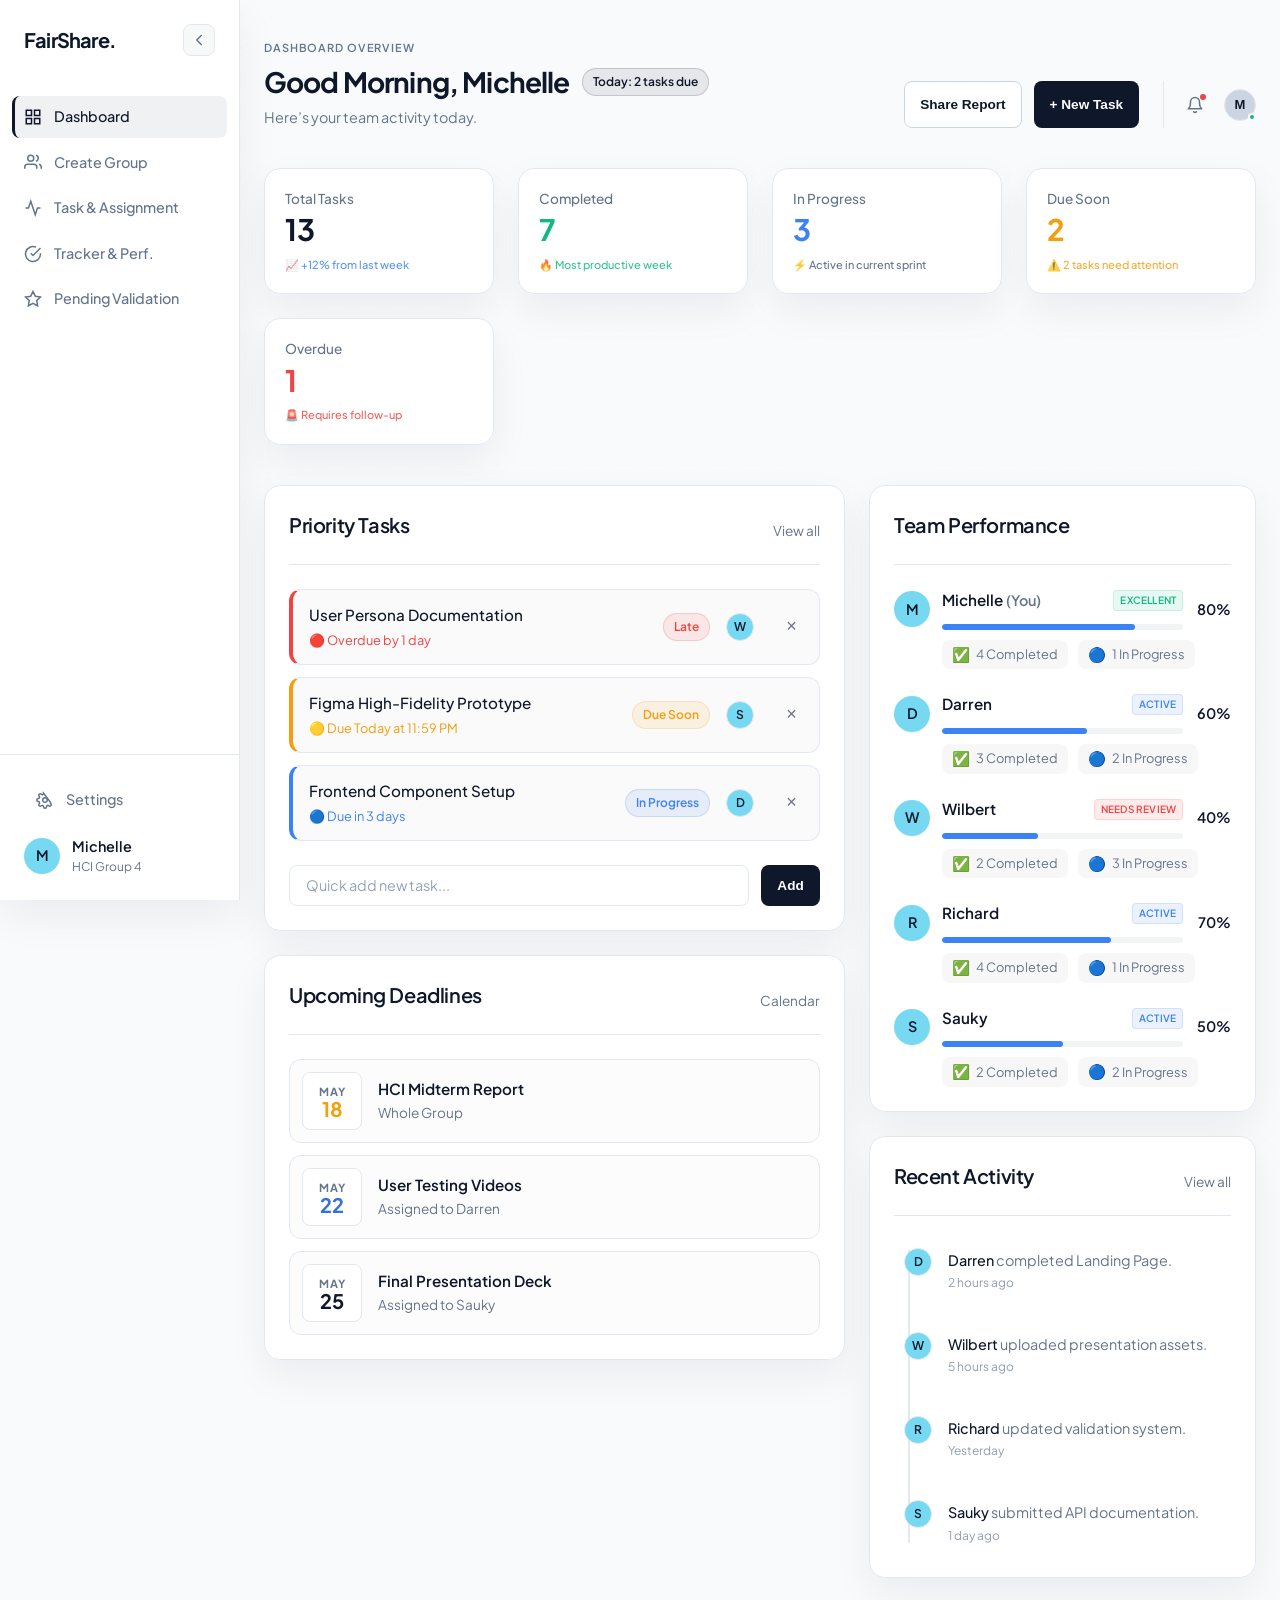
==== FairShare CI/dashboard.html @ f68bb5e0 "update" ====
<!DOCTYPE html>
<html lang="en">
<head>
    <meta charset="UTF-8">
    <meta name="viewport" content="width=device-width, initial-scale=1.0">
    <title>Dashboard | FairShare</title>
    <link rel="stylesheet" href="css/dashboard.css">
    <link rel="icon" type="image/x-icon" href="assets/FairShare Logo.png">
    <link href="https://fonts.googleapis.com/css2?family=Plus+Jakarta+Sans:wght@400;500;600;700&display=swap" rel="stylesheet">
</head>
<body class="light-theme">

    <div class="bg-grid"></div>

    <header class="mobile-header">
        <div class="logo">
            <span class="logo-text">FairShare.</span>
        </div>
        <button class="mobile-menu-btn" aria-label="Open menu">
            <svg width="24" height="24" viewBox="0 0 24 24" fill="none" stroke="currentColor" stroke-width="2"><line x1="3" y1="12" x2="21" y2="12"></line><line x1="3" y1="6" x2="21" y2="6"></line><line x1="3" y1="18" x2="21" y2="18"></line></svg>
        </button>
    </header>

    <div class="app-container">
        
        <aside class="sidebar" id="sidebar">
            <div class="sidebar-header">
                <a href="index.html" class="logo-link">
                    <img src="assets/FairShare Logo.png" alt="FairShare Logo" class="logo-img" onerror="this.style.display='none';">
                    <span class="logo-text">FairShare.</span>
                </a>
                <button class="desktop-collapse-btn" id="collapseBtn" aria-label="Toggle Sidebar" title="Collapse Sidebar">
                    <svg class="toggle-icon" width="18" height="18" viewBox="0 0 24 24" fill="none" stroke="currentColor" stroke-width="2" stroke-linecap="round" stroke-linejoin="round"><path d="m15 18-6-6 6-6"/></svg>
                </button>
                <button class="close-sidebar-btn" aria-label="Close menu">
                    <svg width="20" height="20" viewBox="0 0 24 24" fill="none" stroke="currentColor" stroke-width="2"><line x1="18" y1="6" x2="6" y2="18"></line><line x1="6" y1="6" x2="18" y2="18"></line></svg>
                </button>
            </div>

            <nav class="sidebar-nav">
                <a href="#" class="nav-item active" title="Dashboard">
                    <svg width="18" height="18" viewBox="0 0 24 24" fill="none" stroke="currentColor" stroke-width="2"><rect x="3" y="3" width="7" height="7"></rect><rect x="14" y="3" width="7" height="7"></rect><rect x="14" y="14" width="7" height="7"></rect><rect x="3" y="14" width="7" height="7"></rect></svg>
                    <span class="nav-text">Dashboard</span>
                </a>
                <a href="create-group.html" class="nav-item" title="Create Group">
                    <svg width="18" height="18" viewBox="0 0 24 24" fill="none" stroke="currentColor" stroke-width="2"><path d="M17 21v-2a4 4 0 0 0-4-4H5a4 4 0 0 0-4 4v2"></path><circle cx="9" cy="7" r="4"></circle><path d="M23 21v-2a4 4 0 0 0-3-3.87"></path><path d="M16 3.13a4 4 0 0 1 0 7.75"></path></svg>
                    <span class="nav-text">Create Group</span>
                </a>
                <a href="task.html" class="nav-item" title="Task & Assignment">
                    <svg width="18" height="18" viewBox="0 0 24 24" fill="none" stroke="currentColor" stroke-width="2"><polyline points="22 12 18 12 15 21 9 3 6 12 2 12"></polyline></svg>
                    <span class="nav-text">Task & Assignment</span>
                </a>
                <a href="tracker.html" class="nav-item" title="Tracker & Performance">
                    <svg width="18" height="18" viewBox="0 0 24 24" fill="none" stroke="currentColor" stroke-width="2"><path d="M22 11.08V12a10 10 0 1 1-5.93-9.14"></path><polyline points="22 4 12 14.01 9 11.01"></polyline></svg>
                    <span class="nav-text">Tracker & Perf.</span>
                </a>
                <a href="validation.html" class="nav-item" title="Pending Validation">
                    <svg width="18" height="18" viewBox="0 0 24 24" fill="none" stroke="currentColor" stroke-width="2"><polygon points="12 2 15.09 8.26 22 9.27 17 14.14 18.18 21.02 12 17.77 5.82 21.02 7 14.14 2 9.27 8.91 8.26 12 2"></polygon></svg>
                    <span class="nav-text">Pending Validation</span>
                </a>
            </nav>

            <div class="sidebar-footer">
                <a href="settings.html" class="nav-item" title="Settings">
                    <svg width="18" height="18" viewBox="0 0 24 24" fill="none" stroke="currentColor" stroke-width="2"><circle cx="12" cy="12" r="3"></circle><path d="M19.4 15a1.65 1.65 0 0 0 .33 1.82l.06.06a2 2 0 0 1 0 2.83 2 2 0 0 1-2.83 0l-.06-.06a1.65 1.65 0 0 0-1.82-.33 1.65 1.65 0 0 0-1 1.51V21a2 2 0 0 1-2 2 2 2 0 0 1-2-2v-.09A1.65 1.65 0 0 0 9 19.4a1.65 1.65 0 0 0-1.82.33l-.06.06a2 2 0 0 1-2.83 0 2 2 0 0 1 0-2.83l.06-.06a1.65 1.65 0 0 0 .33-1.82 1.65 1.65 0 0 0-1.51-1H3a2 2 0 0 1-2-2 2 2 0 0 1 2-2h.09A1.65 1.65 0 0 0 4.6 9a1.65 1.65 0 0 0-.33-1.82l-.06-.06a2 2 0 0 1 0-2.83 2 2 0 0 1 2.83 0l.06.06a1.65 1.65 0 0 0 1.82.33H9a1.65 1.65 0 0 0 1-1.51V3z"></path></svg>
                    <span class="nav-text">Settings</span>
                </a>
                <div class="user-profile">
                    <div class="avatar" title="Michelle">M</div>
                    <div class="user-info">
                        <span class="user-name">Michelle</span>
                        <span class="user-role">HCI Group 4</span>
                    </div>
                </div>
            </div>
        </aside>

        <main class="main-content">
            
            <header class="dashboard-header reveal stagger">
                <div>
                    <p class="header-date">Dashboard Overview</p>
                    <div class="title-row">
                        <h1>Good Morning, Michelle</h1>
                        <span class="badge badge-focus">Today: 2 tasks due</span>
                    </div>
                    <p class="subtitle">Here’s your team activity today.</p>
                </div>
                <div class="header-actions">
                    <button class="btn btn-secondary btn-sm">Share Report</button>
                    <button class="btn btn-primary btn-sm">+ New Task</button>
                    
                    <div class="header-controls">
                        <div class="notification-wrapper">
                            <button class="notification-trigger" aria-label="Notifications" title="System Notifications">
                                <svg width="18" height="18" viewBox="0 0 24 24" fill="none" stroke="currentColor" stroke-width="2" stroke-linecap="round" stroke-linejoin="round"><path d="M18 8A6 6 0 0 0 6 8c0 7-3 9-3 9h18s-3-2-3-9"></path><path d="M13.73 21a2 2 0 0 1-3.46 0"></path></svg>
                                <span class="noti-badge-dot"></span>
                            </button>
                            
                            <div class="header-dropdown noti-dropdown">
                                <div class="dropdown-caption">Notifications</div>
                                <div class="dropdown-link-item">
                                    <p><strong>Darren</strong> assigned you to <span>Figma Prototype</span></p>
                                    <small>2 hours ago</small>
                                </div>
                                <div class="dropdown-link-item">
                                    <p><strong>Richard</strong> requested peer validation on <span>Component Setup</span></p>
                                    <small>Yesterday</small>
                                </div>
                                <div class="dropdown-link-item">
                                    <p><strong>Sauky</strong> pushed changes to <span>API Docs</span></p>
                                    <small>2 days ago</small>
                                </div>
                            </div>
                        </div>

                        <div class="header-profile-status">
                            <button class="profile-trigger-btn" aria-label="User Profile" title="Michelle">
                                <div class="avatar-sm header-avatar">M</div>
                                <span class="fake-online-dot" title="Active Collaboration Connection"></span>
                            </button>
                            
                            <div class="header-dropdown profile-dropdown">
                                <div class="dropdown-caption">Workspace Identity</div>
                                <div class="dropdown-link-item" style="cursor: default; background: transparent;">
                                    <p style="font-weight: 600;">Michelle</p>
                                    <small style="color: var(--text-secondary); margin-top: 1px;">michelle@binus.ac.id</small>
                                </div>
                                <div class="dropdown-divider"></div>
                                <a href="settings.html" class="dropdown-link-item">
                                    <p>Workspace Settings</p>
                                </a>
                                <button class="dropdown-link-item" style="color: var(--status-late);">
                                    <p>Sign Out Workspace</p>
                                </button>
                            </div>
                        </div>
                    </div>
                </div>
            </header>

            <section class="quick-stats reveal stagger">
                <div class="stat-card card">
                    <h3 class="stat-title">Total Tasks</h3>
                    <div class="stat-value">13</div>
                    <div class="stat-support-text text-dim-blue">📈 +12% from last week</div>
                </div>
                <div class="stat-card card">
                    <h3 class="stat-title">Completed</h3>
                    <div class="stat-value text-green">7</div>
                    <div class="stat-support-text text-dim-green">🔥 Most productive week</div>
                </div>
                <div class="stat-card card">
                    <h3 class="stat-title">In Progress</h3>
                    <div class="stat-value text-blue">3</div>
                    <div class="stat-support-text">⚡ Active in current sprint</div>
                </div>
                <div class="stat-card card">
                    <h3 class="stat-title">Due Soon</h3>
                    <div class="stat-value text-yellow">2</div>
                    <div class="stat-support-text text-dim-yellow">⚠️ 2 tasks need attention</div>
                </div>
                <div class="stat-card card">
                    <h3 class="stat-title">Overdue</h3>
                    <div class="stat-value text-red">1</div>
                    <div class="stat-support-text text-dim-red">🚨 Requires follow-up</div>
                </div>
            </section>

            <div class="dashboard-grid">
                
                <div class="grid-col-left">
                    
                    <section class="task-overview card reveal stagger">
                        <div class="card-header">
                            <h2>Priority Tasks</h2>
                            <a href="#" class="view-all">View all</a>
                        </div>
                        
                        <div class="task-list">
                            
                            <a href="#" class="task-item task-red">
                                <div class="task-info">
                                    <h3 class="task-title">User Persona Documentation</h3>
                                    <span class="task-meta text-red">🔴 Overdue by 1 day</span>
                                </div>
                                <div class="task-actions">
                                    <span class="badge badge-late">Late</span>
                                    <div class="avatar-sm" title="Assigned to Wilbert">W</div>
                                    <button class="task-delete-btn" title="Delete Task">&times;</button>
                                </div>
                            </a>

                            <a href="#" class="task-item task-yellow">
                                <div class="task-info">
                                    <h3 class="task-title">Figma High-Fidelity Prototype</h3>
                                    <span class="task-meta text-yellow">🟡 Due Today at 11:59 PM</span>
                                </div>
                                <div class="task-actions">
                                    <span class="badge badge-warning">Due Soon</span>
                                    <div class="avatar-sm" title="Assigned to Sauky">S</div>
                                    <button class="task-delete-btn" title="Delete Task">&times;</button>
                                </div>
                            </a>

                            <a href="#" class="task-item task-blue">
                                <div class="task-info">
                                    <h3 class="task-title">Frontend Component Setup</h3>
                                    <span class="task-meta text-blue">🔵 Due in 3 days</span>
                                </div>
                                <div class="task-actions">
                                    <span class="badge badge-progress">In Progress</span>
                                    <div class="avatar-sm" title="Assigned to Darren">D</div>
                                    <button class="task-delete-btn" title="Delete Task">&times;</button>
                                </div>
                            </a>

                            <a href="#" class="task-item task-blue extra-task" style="display: none;">
                                <div class="task-info">
                                    <h3 class="task-title">HCI Interview Transcripts</h3>
                                    <span class="task-meta text-blue">🔵 Due in 4 days</span>
                                </div>
                                <div class="task-actions">
                                    <span class="badge badge-progress">In Progress</span>
                                    <div class="avatar-sm"  title="Assigned to Wilbert">W</div>
                                    <button class="task-delete-btn" title="Delete Task">&times;</button>
                                </div>
                            </a>

                            <a href="#" class="task-item task-yellow extra-task" style="display: none;">
                                <div class="task-info">
                                    <h3 class="task-title">Usability Testing Plan</h3>
                                    <span class="task-meta text-yellow">🟡 Due in 1 day</span>
                                </div>
                                <div class="task-actions">
                                    <span class="badge badge-warning">Due Soon</span>
                                    <div class="avatar-sm" style="background: #1F2937;" title="Assigned to Richard">R</div>
                                    <button class="task-delete-btn" title="Delete Task">&times;</button>
                                </div>
                            </a>

                            <a href="#" class="task-item task-blue extra-task" style="display: none;">
                                <div class="task-info">
                                    <h3 class="task-title">Deployment & QA Checklist</h3>
                                    <span class="task-meta text-blue">🔵 Due in 6 days</span>
                                </div>
                                <div class="task-actions">
                                    <span class="badge badge-progress">In Progress</span>
                                    <div class="avatar-sm" style="background: #4B5563;" title="Assigned to Sauky">S</div>
                                    <button class="task-delete-btn" title="Delete Task">&times;</button>
                                </div>
                            </a>

                        </div>

                        <div class="quick-add">
                            <input type="text" placeholder="Quick add new task..." class="quick-add-input">
                            <button class="btn btn-primary btn-sm">Add</button>
                        </div>
                    </section>

                    <section class="upcoming-deadlines card reveal collapse-widget">
                        <div class="card-header">
                            <h2>Upcoming Deadlines</h2>
                            <a href="#" class="view-all">Calendar</a>
                        </div>
                        <div class="deadline-list">
                            <div class="deadline-item">
                                <div class="date-box box-yellow">
                                    <span class="month">MAY</span>
                                    <span class="day">18</span>
                                </div>
                                <div class="deadline-info">
                                    <h4>HCI Midterm Report</h4>
                                    <p class="muted">Whole Group</p>
                                </div>
                            </div>
                            <div class="deadline-item">
                                <div class="date-box box-blue">
                                    <span class="month">MAY</span>
                                    <span class="day">22</span>
                                </div>
                                <div class="deadline-info">
                                    <h4>User Testing Videos</h4>
                                    <p class="muted">Assigned to Darren</p>
                                </div>
                            </div>
                            <div class="deadline-item">
                                <div class="date-box box-default">
                                    <span class="month">MAY</span>
                                    <span class="day">25</span>
                                </div>
                                <div class="deadline-info">
                                    <h4>Final Presentation Deck</h4>
                                    <p class="muted">Assigned to Sauky</p>
                                </div>
                            </div>
                        </div>
                    </section>
                </div>

                <div class="grid-col-right">
                    
                    <section class="contributor-tracker card reveal stagger">
                        <div class="card-header">
                            <h2>Team Performance</h2>
                        </div>
                        
                        <div class="contributor-list">
                            <div class="contributor-item">
                                <div class="contributor-main">
                                    <div class="avatar">M</div>
                                    <div class="contributor-info">
                                        <div class="contributor-main-header">
                                            <h4>Michelle <span class="muted">(You)</span></h4>
                                            <span class="contributor-status-tag tag-excellent">Excellent</span>
                                        </div>
                                        <div class="progress-bar"><div class="progress-fill fill-blue" style="width: 80%;"></div></div>
                                    </div>
                                    <div class="contributor-percent">80%</div>
                                </div>
                                <div class="contributor-breakdown">
                                    <span class="stat-badge"><span class="icon">✅</span> 4 Completed</span>
                                    <span class="stat-badge"><span class="icon">🔵</span> 1 In Progress</span>
                                </div>
                            </div>

                            <div class="contributor-item">
                                <div class="contributor-main">
                                    <div class="avatar">D</div>
                                    <div class="contributor-info">
                                        <div class="contributor-main-header">
                                            <h4>Darren</h4>
                                            <span class="contributor-status-tag tag-active">Active</span>
                                        </div>
                                        <div class="progress-bar"><div class="progress-fill fill-blue" style="width: 60%;"></div></div>
                                    </div>
                                    <div class="contributor-percent">60%</div>
                                </div>
                                <div class="contributor-breakdown">
                                    <span class="stat-badge"><span class="icon">✅</span> 3 Completed</span>
                                    <span class="stat-badge"><span class="icon">🔵</span> 2 In Progress</span>
                                </div>
                            </div>

                            <div class="contributor-item">
                                <div class="contributor-main">
                                    <div class="avatar" >W</div>
                                    <div class="contributor-info">
                                        <div class="contributor-main-header">
                                            <h4>Wilbert</h4>
                                            <span class="contributor-status-tag tag-review">Needs Review</span>
                                        </div>
                                        <div class="progress-bar"><div class="progress-fill fill-blue" style="width: 40%;"></div></div>
                                    </div>
                                    <div class="contributor-percent">40%</div>
                                </div>
                                <div class="contributor-breakdown">
                                    <span class="stat-badge"><span class="icon">✅</span> 2 Completed</span>
                                    <span class="stat-badge"><span class="icon">🔵</span> 3 In Progress</span>
                                </div>
                            </div>

                            <div class="contributor-item">
                                <div class="contributor-main">
                                    <div class="avatar">R</div>
                                    <div class="contributor-info">
                                        <div class="contributor-main-header">
                                            <h4>Richard</h4>
                                            <span class="contributor-status-tag tag-active">Active</span>
                                        </div>
                                        <div class="progress-bar"><div class="progress-fill fill-blue" style="width: 70%;"></div></div>
                                        </div>
                                    <div class="contributor-percent">70%</div>
                                </div>
                                <div class="contributor-breakdown">
                                    <span class="stat-badge"><span class="icon">✅</span> 4 Completed</span>
                                    <span class="stat-badge"><span class="icon">🔵</span> 1 In Progress</span>
                                </div>
                            </div>

                            <div class="contributor-item">
                                <div class="contributor-main">
                                    <div class="avatar" >S</div>
                                    <div class="contributor-info">
                                        <div class="contributor-main-header">
                                            <h4>Sauky</h4>
                                            <span class="contributor-status-tag tag-active">Active</span>
                                        </div>
                                        <div class="progress-bar"><div class="progress-fill fill-blue" style="width: 50%;"></div></div>
                                    </div>
                                    <div class="contributor-percent">50%</div>
                                </div>
                                <div class="contributor-breakdown">
                                    <span class="stat-badge"><span class="icon">✅</span> 2 Completed</span>
                                    <span class="stat-badge"><span class="icon">🔵</span> 2 In Progress</span>
                                </div>
                            </div>
                        </div>
                    </section>

                    <section class="activity-log card reveal">
                        <div class="card-header">
                            <h2>Recent Activity</h2>
                            <a href="#" class="view-all">View all</a>
                        </div>
                        <div class="activity-feed">
                            <div class="activity-item">
                                <div class="avatar-sm" >D</div>
                                <div class="activity-content">
                                    <p><strong>Darren</strong> completed Landing Page.</p>
                                    <span class="activity-time">2 hours ago</span>
                                </div>
                            </div>
                            <div class="activity-item">
                                <div class="avatar-sm" >W</div>
                                <div class="activity-content">
                                    <p><strong>Wilbert</strong> uploaded presentation assets.</p>
                                    <span class="activity-time">5 hours ago</span>
                                </div>
                            </div>
                            <div class="activity-item">
                                <div class="avatar-sm">R</div>
                                <div class="activity-content">
                                    <p><strong>Richard</strong> updated validation system.</p>
                                    <span class="activity-time">Yesterday</span>
                                </div>
                            </div>
                            <div class="activity-item">
                                <div class="avatar-sm" >S</div>
                                <div class="activity-content">
                                    <p><strong>Sauky</strong> submitted API documentation.</p>
                                    <span class="activity-time">1 day ago</span>
                                </div>
                            </div>
                            
                            <div class="activity-item extra-activity" style="display: none;">
                                <div class="avatar-sm" >S</div>
                                <div class="activity-content">
                                    <p><strong>Sauky</strong> polished Dashboard Quick Stats.</p>
                                    <span class="activity-time">2 days ago</span>
                                </div>
                            </div>
                            <div class="activity-item extra-activity" style="display: none;">
                                <div class="avatar-sm" style="background: var(--border-hover);">D</div>
                                <div class="activity-content">
                                    <p><strong>Darren</strong> resolved Navbar animation glitch.</p>
                                    <span class="activity-time">2 days ago</span>
                                </div>
                            </div>
                            <div class="activity-item extra-activity" style="display: none;">
                                <div class="avatar-sm" style="background: #4B5563;">R</div>
                                <div class="activity-content">
                                    <p><strong>Richard</strong> refined User Testing scripts.</p>
                                    <span class="activity-time">3 days ago</span>
                                </div>
                            </div>
                        </div>
                    </section>

                </div>
            </div>
        </main>
    </div>

    <div class="sidebar-overlay"></div>

    <div class="toast-container" id="toastContainer"></div>

    <script src="js/dashboard.js"></script>
</body>
</html>
---- FairShare CI/css/dashboard.css ----
:root {
    --bg-primary: #F8FAFC;
    --bg-elevated: #FFFFFF;
    --card-bg: rgba(255, 255, 255, 0.92);
    
    --border-subtle: #E2E8F0;
    --border-hover: #CBD5E1;
    --border-focus: rgba(15, 23, 42, 0.35);
    
    --text-primary: #0F172A;
    --text-secondary: #64748B;
    
    --btn-primary-bg: #0F172A;
    --btn-primary-text: #FFFFFF;
    --btn-primary-hover: #1E293B;
    --btn-secondary-bg: #FFFFFF;
    --btn-secondary-border: #CBD5E1;
    --btn-secondary-hover: #F1F5F9;

    --status-done: #10B981;
    --status-progress: #3B82F6;
    --status-warning: #F59E0B;
    --status-late: #EF4444;

    --radius-sm: 8px;
    --radius-md: 12px;
    --radius-lg: 16px;
    --space-sm: 12px;
    --space-md: 24px;
    --space-lg: 40px;
    
    --ease-apple: cubic-bezier(0.16, 1, 0.3, 1);
    --transition-fast: 0.2s ease-in-out;
}

* { margin: 0; padding: 0; box-sizing: border-box; }
html { scroll-behavior: smooth; }

/* --- FIXED: Body width & overflow untuk cegah horizontal scroll --- */
body {
    font-family: 'Plus Jakarta Sans', -apple-system, sans-serif;
    background-color: var(--bg-primary);
    color: var(--text-primary);
    line-height: 1.5;
    overflow-x: hidden;
    min-height: 100vh;
    width: 100%;
}

.bg-grid {
    position: fixed; top: 0; left: 0; width: 100vw; height: 100vh;
    background-image: radial-gradient(rgba(15, 23, 42, 0.03) 1px, transparent 1px);
    background-size: 32px 32px; z-index: -1; pointer-events: none;
    mask-image: linear-gradient(to bottom, rgba(0,0,0,1) 0%, rgba(0,0,0,0) 100%);
    -webkit-mask-image: linear-gradient(to bottom, rgba(0,0,0,1) 0%, rgba(0,0,0,0) 100%);
}

h1 { font-size: 1.75rem; font-weight: 700; letter-spacing: -0.03em; }
h2 { font-size: 1.25rem; font-weight: 600; letter-spacing: -0.02em; margin-bottom: var(--space-sm); }
h3 { font-size: 1rem; font-weight: 600; }
h4 { font-size: 0.95rem; font-weight: 600; }
p, span { font-size: 0.9rem; }
.subtitle { color: var(--text-secondary); margin-top: 4px; }
.muted { color: var(--text-secondary); }

.text-green { color: var(--status-done); }
.text-blue { color: var(--status-progress); }
.text-yellow { color: var(--status-warning); }
.text-red { color: var(--status-late); }

.app-container { display: flex; min-height: 100vh; width: 100%; }

/* --- 1. SIDEBAR DYNAMIC LAYOUT (FIXED UNTUK MOBILE) --- */
.sidebar {
    width: 240px;
    background-color: var(--bg-elevated);
    border-right: 1px solid var(--border-subtle);
    display: flex; flex-direction: column;
    position: fixed; top: 0; left: 0; z-index: 50;
    height: 100dvh; /* FIX: Pakai 100dvh biar gak ketutupan address bar HP */
    transition: width 0.3s var(--ease-apple), transform 0.3s var(--ease-apple);
    overflow: hidden; 
}

body.sidebar-collapsed .sidebar { width: 72px; }
body.sidebar-collapsed .logo-text,
body.sidebar-collapsed .nav-text,
body.sidebar-collapsed .user-info {
    opacity: 0; width: 0; display: none; 
}
body.sidebar-collapsed .sidebar-header { flex-direction: column; gap: 16px; justify-content: center; padding: 16px 8px; }
body.sidebar-collapsed .nav-item { justify-content: center; padding: 12px; }
body.sidebar-collapsed .user-profile { justify-content: center; }

.sidebar-header { padding: var(--space-md); display: flex; justify-content: space-between; align-items: center; }
.logo-link { display: flex; align-items: center; gap: 10px; text-decoration: none; color: var(--text-primary); }
.logo-img { height: 26px; width: 26px; object-fit: contain; }
.logo-text { font-weight: 700; font-size: 1.25rem; letter-spacing: -0.04em; }

.desktop-collapse-btn {
    display: flex; align-items: center; justify-content: center;
    background: rgba(15, 23, 42, 0.03); border: 1px solid var(--border-subtle); 
    color: var(--text-secondary); cursor: pointer; 
    width: 32px; height: 32px; border-radius: var(--radius-sm);
    transition: var(--transition-fast);
}
.desktop-collapse-btn:hover { color: var(--text-primary); background-color: rgba(15, 23, 42, 0.08); border-color: var(--border-hover); }
.close-sidebar-btn { display: none; background: none; border: none; color: var(--text-secondary); cursor: pointer; }

/* FIX: Area link menu tengah yang bisa di-scroll kalau menunya kebanyakan */
/* --- FIXED: Rapatkan Navigasi (Buang flex: 1 yang bikin melar) --- */
.sidebar-nav { 
    flex: initial; /* Ganti dari flex: 1 biar gak rakus ruang */
    padding: 0 var(--space-sm); 
    display: flex; 
    flex-direction: column; 
    gap: 4px; 
    margin-top: 1rem; 
    
    /* Tetap bisa scroll HANYA kalau menunya nanti nambah banyak banget */
    overflow-y: auto; 
    scrollbar-width: none; 
}

/* --- FIXED: Paksa Footer Stay di Bawah Layar dengan Rapi --- */
.sidebar-footer { 
    margin-top: auto; /* INI KUNCINYA: Otomatis dorong footer ke paling bawah layar */
    padding: var(--space-md); 
    border-top: 1px solid var(--border-subtle); 
    display: flex; 
    flex-direction: column; 
    gap: 1rem; 
    flex-shrink: 0; /* Jangan biarin footer gepeng atau kepotong */
    
    /* Jarak aman buat HP berponi / iPhone */
    padding-bottom: calc(var(--space-md) + env(safe-area-inset-bottom));
}

.nav-item {
    display: flex; align-items: center; gap: 12px;
    padding: 10px 12px 10px 9px;
    border-radius: var(--radius-sm); border-left: 3px solid transparent;
    color: var(--text-secondary); text-decoration: none; font-weight: 500; font-size: 0.9rem;
    transition: all var(--transition-fast); white-space: nowrap;
}
.nav-item:hover { color: var(--text-primary); background-color: rgba(15, 23, 42, 0.03); }
.nav-item.active { color: var(--text-primary); background-color: rgba(15, 23, 42, 0.06); border-left-color: var(--text-primary); }
.nav-item.active svg { color: var(--text-primary); }

/* FIX: Bagian Footer tempat Settings & Profile agar tidak kepotong */
.sidebar-footer { 
    padding: var(--space-md); border-top: 1px solid var(--border-subtle); display: flex; flex-direction: column; gap: 1rem; 
    flex-shrink: 0; 
    margin-bottom: env(safe-area-inset-bottom);
}
.user-profile { display: flex; align-items: center; gap: 12px; }
.avatar { width: 36px; height: 36px; border-radius: 50%; background-color: #76d9f1; display: flex; align-items: center; justify-content: center; font-weight: 600; font-size: 0.9rem; flex-shrink: 0;}
.avatar-sm { width: 28px; height: 28px; border-radius: 50%; background-color: #76d9f1; display: flex; align-items: center; justify-content: center; font-weight: 600; font-size: 0.75rem; border: 1px solid var(--border-subtle); flex-shrink: 0;}

.user-info { display: flex; flex-direction: column; white-space: nowrap; }
.user-name { font-weight: 600; font-size: 0.9rem; }
.user-role { font-size: 0.75rem; color: var(--text-secondary); }

/* --- 2. MAIN CONTENT AUTO-EXPAND --- */
/* --- FIXED: Width logic and Ultrawide Centering Magic --- */
.main-content {
    flex: 1; 
    margin-left: 240px; 
    padding: var(--space-lg) var(--space-md);
    width: calc(100% - 240px); /* Pastikan gak overflow dari lebar sisa setelah sidebar */
    transition: margin-left 0.3s var(--ease-apple), width 0.3s var(--ease-apple), padding 0.3s var(--ease-apple); 
}

body.sidebar-collapsed .main-content { 
    margin-left: 72px; 
    width: calc(100% - 72px);
}

.dashboard-header { display: flex; justify-content: space-between; align-items: flex-end; margin-bottom: var(--space-lg); }
.title-row { display: flex; align-items: center; gap: 12px; }
.badge-focus { background: rgba(15, 23, 42, 0.08); color: var(--text-primary); border: 1px solid rgba(15, 23, 42, 0.16); }

/* Base Card Style */
.card {
    background-color: var(--card-bg);
    backdrop-filter: blur(12px); -webkit-backdrop-filter: blur(12px);
    border: 1px solid var(--border-subtle); border-radius: var(--radius-lg);
    padding: var(--space-md);
    box-shadow: 0 8px 30px rgba(0,0,0,0.04);
    transition: transform 0.3s var(--ease-apple), border-color 0.3s var(--ease-apple), box-shadow 0.3s var(--ease-apple);
}
.card:hover { transform: translateY(-2px); border-color: var(--border-hover); box-shadow: 0 8px 30px rgba(15, 23, 42, 0.08); }
.card-header { display: flex; justify-content: space-between; align-items: center; border-bottom: 1px solid var(--border-subtle); padding-bottom: var(--space-sm); margin-bottom: var(--space-md); }
.view-all { font-size: 0.85rem; color: var(--text-secondary); text-decoration: none; transition: var(--transition-fast); }
.view-all:hover { color: var(--text-primary); }

/* Buttons */
.btn { display: inline-flex; align-items: center; justify-content: center; border-radius: var(--radius-sm); font-weight: 600; cursor: pointer; transition: all var(--transition-fast); }
.btn-sm { padding: 0.5rem 1rem; font-size: 0.85rem; }
.btn-primary { background-color: var(--btn-primary-bg); color: var(--btn-primary-text); border: none; box-shadow: inset 0 1px 0 rgba(15, 23, 42, 0.16); }
.btn-primary:hover { background-color: var(--btn-primary-hover); transform: translateY(-1px); }
.btn-secondary { background-color: var(--btn-secondary-bg); color: var(--text-primary); border: 1px solid var(--btn-secondary-border); padding: 15px; }
.btn-secondary:hover { background-color: var(--btn-secondary-hover); }
.header-actions { display: flex; gap: 12px; }

/* Quick Stats */
.quick-stats { display: grid; grid-template-columns: repeat(auto-fit, minmax(150px, 1fr)); gap: var(--space-sm); margin-bottom: var(--space-md); }
.stat-card { padding: 1.25rem; display: flex; flex-direction: column; gap: 6px; }
.stat-title { color: var(--text-secondary); font-size: 0.85rem; font-weight: 500; }
.stat-value { font-size: 1.85rem; font-weight: 700; line-height: 1; }
.stat-footer { font-size: 0.75rem; color: var(--text-secondary); margin-top: 4px; }

.dashboard-grid { display: grid; grid-template-columns: 3fr 2fr; gap: var(--space-md); }
.grid-col-left, .grid-col-right { display: flex; flex-direction: column; gap: var(--space-md); }

/* --- 3. REFINED PRIORITY TASKS --- */
.task-list { display: flex; flex-direction: column; gap: 12px; margin-bottom: var(--space-md); }
.task-item {
    display: flex; justify-content: space-between; align-items: center;
    padding: 14px 16px; border-radius: var(--radius-md); background: rgba(15, 23, 42, 0.02); 
    border: 1px solid var(--border-subtle); border-left: 4px solid transparent;
    transition: all 0.3s ease; text-decoration: none; color: inherit;
}
/* Priority Categorization */
.task-red { border-left-color: var(--status-late); }
.task-yellow { border-left-color: var(--status-warning); }
.task-blue { border-left-color: var(--status-progress); }

.task-item:hover { background: rgba(15, 23, 42, 0.05); transform: translateY(-2px); box-shadow: 0 6px 16px rgba(15, 23, 42, 0.04); }

.task-info { display: flex; flex-direction: column; gap: 4px; }
.task-title { font-size: 0.95rem; font-weight: 500; }
.task-meta { font-size: 0.8rem; display: flex; align-items: center; gap: 6px; }
.task-actions { display: flex; align-items: center; gap: 16px; }

/* Badges */
.badge { padding: 4px 10px; border-radius: 100px; font-size: 0.75rem; font-weight: 600; white-space: nowrap; }
.badge-done { background: rgba(16, 185, 129, 0.1); color: var(--status-done); border: 1px solid rgba(16, 185, 129, 0.2); }
.badge-late { background: rgba(239, 68, 68, 0.1); color: var(--status-late); border: 1px solid rgba(239, 68, 68, 0.2); }
.badge-warning { background: rgba(245, 158, 11, 0.1); color: var(--status-warning); border: 1px solid rgba(245, 158, 11, 0.2); }
.badge-progress { background: rgba(59, 130, 246, 0.1); color: var(--status-progress); border: 1px solid rgba(59, 130, 246, 0.2); }

/* Quick Add UX */
.quick-add { display: flex; gap: 12px; }
.quick-add-input {
    flex: 1; background: var(--bg-primary); border: 1px solid var(--border-subtle); color: var(--text-primary);
    padding: 0.65rem 1rem; border-radius: var(--radius-sm); font-family: inherit; font-size: 0.9rem; outline: none; transition: all var(--transition-fast);
}
.quick-add-input:focus { border-color: var(--border-focus); box-shadow: 0 0 0 3px rgba(15, 23, 42, 0.08); }

/* Upcoming Deadlines (3 items) */
.deadline-list { display: flex; flex-direction: column; gap: 12px; }
.deadline-item { 
    display: flex; align-items: center; gap: 16px; padding: 12px; 
    border-radius: var(--radius-md); background: rgba(15, 23, 42, 0.01); 
    border: 1px solid var(--border-subtle); transition: background var(--transition-fast);
}
.deadline-item:hover { background: rgba(15, 23, 42, 0.03); }
.date-box { 
    display: flex; flex-direction: column; align-items: center; justify-content: center; 
    background: var(--bg-elevated); padding: 8px; border-radius: var(--radius-sm); 
    min-width: 60px; border: 1px solid var(--border-subtle); 
}
/* --- Perbaikan Target Warna Date Box (Tanggal yang Berwarna) --- */
.date-box .month { 
    font-size: 0.7rem; 
    font-weight: 700; 
    letter-spacing: 1px; 
    color: var(--text-secondary); /* Bulan dibuat muted (abu-abu) agar fokus ke tanggal */
}

.date-box .day { 
    font-size: 1.25rem; 
    font-weight: 700; 
    line-height: 1; 
}

/* Pindahan logic warna: Sekarang menargetkan .day (Angka Tanggal) */
.date-box.box-yellow .day { color: var(--status-warning); }
.date-box.box-blue .day   { color: var(--status-progress); }
.date-box.box-default .day { color: var(--text-primary); }
.deadline-info h4 { margin-bottom: 2px; font-size: 0.95rem; }

/* Contributor Tracker Polish */
.contributor-list { display: flex; flex-direction: column; gap: 1.5rem; }
.contributor-item { display: flex; flex-direction: column; gap: 10px; }
.contributor-main { display: flex; align-items: center; gap: 12px; }
.contributor-info { flex: 1; display: flex; flex-direction: column; gap: 6px; }
.contributor-percent { font-size: 0.9rem; font-weight: 600; width: 36px; text-align: right; }
.progress-bar { width: 100%; height: 6px; background: rgba(15, 23, 42, 0.05); border-radius: 100px; overflow: hidden; }
.progress-fill { height: 100%; border-radius: 100px; transition: width 1s var(--ease-apple); }
.fill-blue { background: var(--status-progress); }

/* Improved User Stats Spacing */
.contributor-breakdown { display: flex; gap: 10px; margin-left: 48px; flex-wrap: wrap; }
.stat-badge { font-size: 0.8rem; color: var(--text-secondary); display: flex; align-items: center; gap: 6px; background: rgba(15, 23, 42, 0.03); padding: 4px 10px; border-radius: var(--radius-sm); }
.stat-badge.late { color: var(--status-late); background: rgba(239, 68, 68, 0.1); }

/* Refined Activity Log */
.activity-feed { display: flex; flex-direction: column; gap: 1.5rem; position: relative; }
.activity-feed::before { 
    content: ''; position: absolute; top: 10px; bottom: 10px; left: 14px; 
    width: 2px; background: var(--border-subtle); z-index: 0; 
}
.activity-item { display: flex; gap: 16px; position: relative; z-index: 1; align-items: flex-start; }
.activity-content { flex: 1; display: flex; flex-direction: column; gap: 2px; margin-top: 2px; }
.activity-content p { font-size: 0.9rem; color: var(--text-secondary); line-height: 1.4; }
.activity-content strong { color: var(--text-primary); font-weight: 500; }
.activity-time { font-size: 0.75rem; color: var(--text-secondary); opacity: 0.7; margin-top: 2px; }

/* Responsive */
.mobile-header { display: none; justify-content: space-between; align-items: center; padding: var(--space-md); background: var(--bg-elevated); border-bottom: 1px solid var(--border-subtle); position: sticky; top: 0; z-index: 40; }
.mobile-menu-btn { background: none; border: none; color: var(--text-primary); cursor: pointer; }
.sidebar-overlay { display: none; position: fixed; inset: 0; background: rgba(15, 23, 42, 0.18); backdrop-filter: blur(4px); z-index: 45; opacity: 0; transition: opacity var(--transition-fast); }

/* Smoother Reveal Animations */
.reveal { opacity: 0; transform: translateY(10px); transition: opacity 0.4s var(--ease-apple), transform 0.4s var(--ease-apple); will-change: opacity, transform; }
.reveal.is-visible { opacity: 1; transform: translateY(0); }

/* --- ULTRAWIDE MONITOR FIX --- */
@media (min-width: 1440px) {
    .main-content {
        /* Otomatis membagi sisa layar jadi padding di kiri-kanan, bikin konten rapi di tengah */
        padding-left: max(var(--space-md), calc((100vw - 240px - 1100px) / 2));
        padding-right: max(var(--space-md), calc((100vw - 240px - 1100px) / 2));
    }
    body.sidebar-collapsed .main-content {
        padding-left: max(var(--space-md), calc((100vw - 72px - 1100px) / 2));
        padding-right: max(var(--space-md), calc((100vw - 72px - 1100px) / 2));
    }
}

/* --- TABLET FIX --- */
@media (max-width: 1024px) {
    .dashboard-grid { grid-template-columns: 1fr; }
}

/* --- MOBILE LAYOUT FIX --- */
@media (max-width: 768px) {
    .sidebar { transform: translateX(-100%); width: 280px !important; } 
    .sidebar.open { transform: translateX(0); }
    .desktop-collapse-btn { display: none; }
    .close-sidebar-btn { display: block; }
    .sidebar-overlay.active { display: block; opacity: 1; }
    
    .main-content, body.sidebar-collapsed .main-content { 
        margin-left: 0; 
        width: 100%;
        padding: var(--space-md); 
    }
    .mobile-header { display: flex; }
    
    .dashboard-header { flex-direction: column; align-items: flex-start; gap: 1rem; }
    .header-actions { width: 100%; display: grid; grid-template-columns: 1fr 1fr; }
    .quick-stats { grid-template-columns: repeat(2, 1fr); }
    
    /* Perbaikan Task List biar ga bertumpukan di HP */
    .task-item { flex-direction: column; align-items: flex-start; gap: 12px; }
    .task-actions { width: 100%; justify-content: flex-start; flex-direction: row; flex-wrap: wrap; }
    
    /* Perbaikan Form Tambah Task di HP */
    .quick-add { flex-direction: column; }
    .quick-add .btn { width: 100%; }
}

/* --- Tambahan Fitur Smart Eraser Button (Monochromatic Theme) --- */
.task-delete-btn {
    background: transparent;
    border: none;
    color: #6B7280;
    font-size: 18px;
    font-weight: 500;
    cursor: pointer;
    margin-left: 10px;
    padding: 2px 6px;
    border-radius: 4px;
    display: flex;
    align-items: center;
    justify-content: center;
    transition: color 0.2s, background-color 0.2s;
}

.task-delete-btn:hover {
    color: #0F172A;
    background-color: rgba(15, 23, 42, 0.08);
}

/* --- Tambahan Dashboard Header Improvement Layout --- */
.dashboard-header {
    position: relative;
    z-index: 1010; /* Menjamin seluruh header berada di atas layer widget bento box */
    overflow: visible !important; /* Mencegah pemotongan (clipping) kartu absolute dropdown */
}

.header-date {
    font-size: 11px;
    color: var(--text-secondary);
    margin-bottom: 4px;
    font-weight: 600;
    letter-spacing: 0.08em;
    text-transform: uppercase;
}

.header-controls {
    display: flex;
    align-items: center;
    gap: 14px;
    margin-left: 12px;
    border-left: 1px solid var(--border-subtle);
    padding-left: 16px;
}

.notification-wrapper {
    position: relative;
    display: flex;
    align-items: center;
}

.notification-trigger {
    background: transparent;
    border: none;
    color: var(--text-secondary);
    cursor: pointer;
    display: flex;
    align-items: center;
    justify-content: center;
    padding: 6px;
    border-radius: 6px;
    transition: color 0.2s, background-color 0.2s;
}

.notification-trigger:hover {
    color: var(--text-primary);
    background-color: rgba(15, 23, 42, 0.05);
}

.noti-badge-dot {
    position: absolute;
    top: 4px;
    right: 4px;
    width: 6px;
    height: 6px;
    background-color: var(--status-late);
    border-radius: 50%;
    transition: opacity 0.2s;
}

.header-profile-status {
    position: relative;
    display: flex;
    align-items: center;
}

/* Mengubah profile trigger menjadi button semantik agar bebas konflik click */
.profile-trigger-btn {
    background: transparent;
    border: none;
    padding: 0;
    margin: 0;
    position: relative;
    cursor: pointer;
    display: flex;
    align-items: center;
}

.header-avatar {
    width: 32px;
    height: 32px;
    background: var(--border-hover);
    color: #0F172A;
    font-weight: 600;
    font-size: 13px;
    border-radius: 50%;
    display: flex;
    align-items: center;
    justify-content: center;
    border: 1px solid var(--border-subtle);
    transition: border-color 0.2s;
}

.profile-trigger-btn:hover .header-avatar {
    border-color: var(--border-focus);
}

.fake-online-dot {
    position: absolute;
    bottom: 0;
    right: 0;
    width: 8px;
    height: 8px;
    background-color: var(--status-done);
    border: 2px solid var(--bg-primary);
    border-radius: 50%;
}

/* --- QUICK STATS POLISH UPGRADE --- */
.quick-stats {
    display: grid;
    grid-template-columns: repeat(auto-fit, minmax(180px, 1fr));
    gap: var(--space-md);
    margin-bottom: var(--space-lg);
}

.stat-card.card {
    display: flex;
    flex-direction: column;
    justify-content: space-between;
    min-height: 125px;
    padding: 1.25rem;
    transition: transform 0.3s var(--ease-apple), border-color 0.3s var(--ease-apple), box-shadow 0.3s var(--ease-apple);
}

.stat-card.card:hover {
    transform: translateY(-2px);
    border-color: var(--border-hover);
    box-shadow: 0 16px 40px rgba(0, 0, 0, 0.08);
}

.stat-support-text {
    font-size: 11px;
    color: var(--text-secondary);
    margin-top: 6px;
    font-weight: 500;
    display: flex;
    align-items: center;
    gap: 4px;
}

.text-dim-green { color: rgba(16, 185, 129, 0.85); }
.text-dim-blue { color: rgba(59, 130, 246, 0.85); }
.text-dim-yellow { color: rgba(245, 158, 11, 0.85); }
.text-dim-red { color: rgba(239, 68, 68, 0.85); }

/* --- CONTRIBUTOR TRACKER IMPROVEMENT STYLE --- */
.contributor-info {
    flex: 1;
}

.contributor-main-header {
    display: flex;
    align-items: center;
    justify-content: space-between;
    width: 100%;
    margin-bottom: 6px;
}

.contributor-status-tag {
    font-size: 10px;
    font-weight: 600;
    padding: 2px 6px;
    border-radius: 4px;
    letter-spacing: 0.02em;
    text-transform: uppercase;
}

.tag-excellent {
    background-color: rgba(16, 185, 129, 0.1);
    color: var(--status-done);
    border: 1px solid rgba(16, 185, 129, 0.15);
}

.tag-active {
    background-color: rgba(59, 130, 246, 0.1);
    color: var(--status-progress);
    border: 1px solid rgba(59, 130, 246, 0.15);
}

.tag-review {
    background-color: rgba(239, 68, 68, 0.1);
    color: var(--status-late);
    border: 1px solid rgba(239, 68, 68, 0.15);
}

.progress-fill {
    transform-origin: left;
    animation: loadProgressFill 1.4s cubic-bezier(0.16, 1, 0.3, 1) forwards;
}

@keyframes loadProgressFill {
    from { transform: scaleX(0); }
    to { transform: scaleX(1); }
}

/* --- RECENT ACTIVITY UPGRADE STYLE --- */
.activity-item {
    transition: background-color 0.25s var(--ease-apple), transform 0.25s var(--ease-apple);
    cursor: pointer;
    padding: 8px 10px;
    border-radius: var(--radius-sm, 8px);
}

.activity-item:hover {
    background-color: rgba(15, 23, 42, 0.04);
    transform: translateX(4px);
}

/* --- HEADER NEW TASK REDIRECTION HIGHLIGHT ANIMATION --- */
.quick-add-input.highlight-focus {
    border-color: #0F172A !important;
    box-shadow: 0 0 0 3px rgba(15, 23, 42, 0.08) !important;
}

/* --- SAAS PREMIUM FLOATING DROPDOWN CARD SYSTEM --- */
.header-dropdown {
    position: absolute;
    top: calc(100% + 12px);
    right: 0;
    width: 280px;
    background: #FFFFFF;
    border: 1px solid var(--border-subtle);
    border-radius: var(--radius-md, 12px);
    box-shadow: 0 16px 40px rgba(15, 23, 42, 0.12);
    padding: 8px;
    z-index: 1050; /* Z-Index super tinggi agar melayang di atas konten lain */
    display: none; /* Dikontrol murni via Class Toggle di JS */
    flex-direction: column;
    gap: 4px;
}

/* Trigger pembukaan berbasis state class aktif */
.header-dropdown.active {
    display: flex;
    animation: premiumDropdownIn 0.2s cubic-bezier(0.16, 1, 0.3, 1) forwards;
}

@keyframes premiumDropdownIn {
    from { opacity: 0; transform: translateY(-6px) scale(0.98); }
    to { opacity: 1; transform: translateY(0) scale(1); }
}

.dropdown-caption {
    font-size: 10px;
    font-weight: 700;
    color: var(--text-secondary);
    padding: 8px 10px 4px 10px;
    letter-spacing: 0.06em;
    text-transform: uppercase;
}

.dropdown-link-item {
    display: flex;
    flex-direction: column;
    padding: 10px;
    border-radius: 6px;
    color: var(--text-primary);
    text-decoration: none;
    font-size: 12px;
    transition: background-color 0.2s;
    background: transparent;
    border: none;
    width: 100%;
    text-align: left;
    cursor: pointer;
}

.dropdown-link-item:hover {
    background-color: rgba(15, 23, 42, 0.05);
}

.dropdown-link-item p { margin: 0; font-size: 12px; line-height: 1.4; color: #0F172A; text-align: left; }
.dropdown-link-item span { color: var(--status-progress); font-weight: 600; }
.dropdown-link-item small { font-size: 10px; color: var(--text-secondary); margin-top: 3px; }
.dropdown-divider { height: 1px; background-color: var(--border-subtle); margin: 4px 6px; }

/* --- FLOATING TOAST NOTIFICATION STACKER --- */
.toast-container {
    position: fixed;
    bottom: 24px;
    right: 24px;
    z-index: 99999;
    display: flex;
    flex-direction: column;
    gap: 10px;
}

.toast-notification {
    background: #FFFFFF;
    border: 1px solid var(--border-hover);
    border-radius: var(--radius-sm, 8px);
    padding: 12px 16px;
    color: #0F172A;
    font-size: 12px;
    font-weight: 500;
    display: flex;
    align-items: center;
    gap: 10px;
    box-shadow: 0 16px 32px rgba(15, 23, 42, 0.16);
    animation: toastSlideIn 0.4s cubic-bezier(0.16, 1, 0.3, 1) forwards;
}

@keyframes toastSlideIn {
    from { opacity: 0; transform: translateY(24px) scale(0.95); }
    to { opacity: 1; transform: translateY(0) scale(1); }
}

.toast-notification.fade-out {
    animation: toastFadeOut 0.3s cubic-bezier(0.16, 1, 0.3, 1) forwards;
}

@keyframes toastFadeOut {
    from { opacity: 1; transform: translateY(0); }
    to { opacity: 0; transform: translateY(12px); }
}

/* ==========================================================================
   FIX: Perbaikan Sidebar Collapse untuk Menu Settings & Footer (FairShare UI)
   ========================================================================== */

/* 1. Sesuaikan padding footer saat collapse agar icon & avatar presisi di tengah */
body.sidebar-collapsed .sidebar-footer {
    padding: 16px 8px !important; 
    align-items: center;
    justify-content: center;
    gap: 16px;
}

/* 2. Sembunyikan semua teks/elemen di dalam .nav-item selain icon SVG */
body.sidebar-collapsed .nav-item > *:not(svg):not(path) {
    display: none !important;
}

/* 3. Bersihkan sisa layout/teks tambahan di footer agar tidak bocor keluar monitor */
body.sidebar-collapsed .sidebar-footer > *:not(.user-profile):not(.nav-item) {
    display: none !important;
}

/* --- UPGRADE: Upcoming Deadlines Component (Polished) --- */
.deadline-list { 
    display: flex; 
    flex-direction: column; 
    gap: 12px; 
}

.deadline-item { 
    display: flex; 
    align-items: center; 
    gap: 16px; 
    padding: 12px; 
    border-radius: var(--radius-md); 
    background: rgba(15, 23, 42, 0.01); 
    border: 1px solid var(--border-subtle); 
    /* IMPROV: Animasi transisi yang lebih smooth */
    transition: background var(--transition-fast), border-color var(--transition-fast), transform var(--transition-fast);
}

/* IMPROV: Hover effect ala Linear / GitHub UI */
.deadline-item:hover { 
    background: rgba(15, 23, 42, 0.03); 
    border-color: var(--border-hover);
    transform: translateX(4px); /* Efek bergeser sedikit ke kanan pas di-hover */
}

.date-box { 
    display: flex; 
    flex-direction: column; 
    align-items: center; 
    justify-content: center; 
    background: var(--bg-elevated); 
    padding: 8px; 
    border-radius: var(--radius-sm); 
    min-width: 60px; 
    height: 58px;
    border: 1px solid var(--border-subtle); 
}

/* IMPROV: Teks Bulan dibuat seragam & muted (text-secondary) agar mata fokus ke tanggal */
.date-box .month { 
    font-size: 0.7rem; 
    font-weight: 700; 
    letter-spacing: 1px; 
    color: var(--text-secondary); 
    text-transform: uppercase;
}

.date-box .day { 
    font-size: 1.25rem; 
    font-weight: 700; 
    line-height: 1; 
    color: var(--text-primary); 
}

/* FIX: Sekarang Tanggal (.day) yang mengambil warna status, bukan Bulan (.month) */
.date-box.box-yellow .day { color: var(--status-warning); }
.date-box.box-blue .day   { color: color-mix(in srgb, var(--status-progress) 85%, #0F172A); } /* Boost kontras dikit */
.date-box.box-red .day    { color: var(--status-late); } /* FIX: Menambahkan handling status Overdue */
.date-box.box-default .day { color: var(--text-primary); }

.deadline-info {
    flex: 1;
    min-width: 0; /* FIX: Kunci flexbox biar fungsi ellipsis di bawah jalan */
}

.deadline-info h4 { 
    margin-bottom: 2px; 
    font-size: 0.95rem; 
    /* FIX: Proteksi text-overflow agar tidak merusak baris layout */
    white-space: nowrap;
    overflow: hidden;
    text-overflow: ellipsis;
}

.deadline-info p {
    color: var(--text-secondary);
    font-size: 0.85rem;
}

/* === FairShare Light Mode Final Overrides === */
.logo-img,
.brand-logo {
    display: none !important;
}
.logo-text {
    color: var(--text-primary, #0F172A) !important;
}
.btn-primary,
button.btn-primary,
.submit-btn,
.primary-btn {
    background-color: var(--btn-primary-bg, var(--accent-brand, #0F172A)) !important;
    color: var(--btn-primary-text, #FFFFFF) !important;
    border-color: var(--btn-primary-bg, var(--accent-brand, #0F172A)) !important;
}
.btn-primary:hover,
button.btn-primary:hover,
.submit-btn:hover,
.primary-btn:hover {
    background-color: var(--btn-primary-hover, var(--accent-brand-hover, #1E293B)) !important;
    color: #FFFFFF !important;
}
.card,
.floating-card-inner,
.sidebar,
.mobile-header,
.settings-content,
.validation-card,
.task-card,
.stat-card,
.create-form {
    box-shadow: 0 16px 40px rgba(15, 23, 42, 0.06);
}
input,
textarea,
select {
    background-color: #FFFFFF !important;
    color: #0F172A !important;
}
input::placeholder,
textarea::placeholder {
    color: #94A3B8 !important;
}
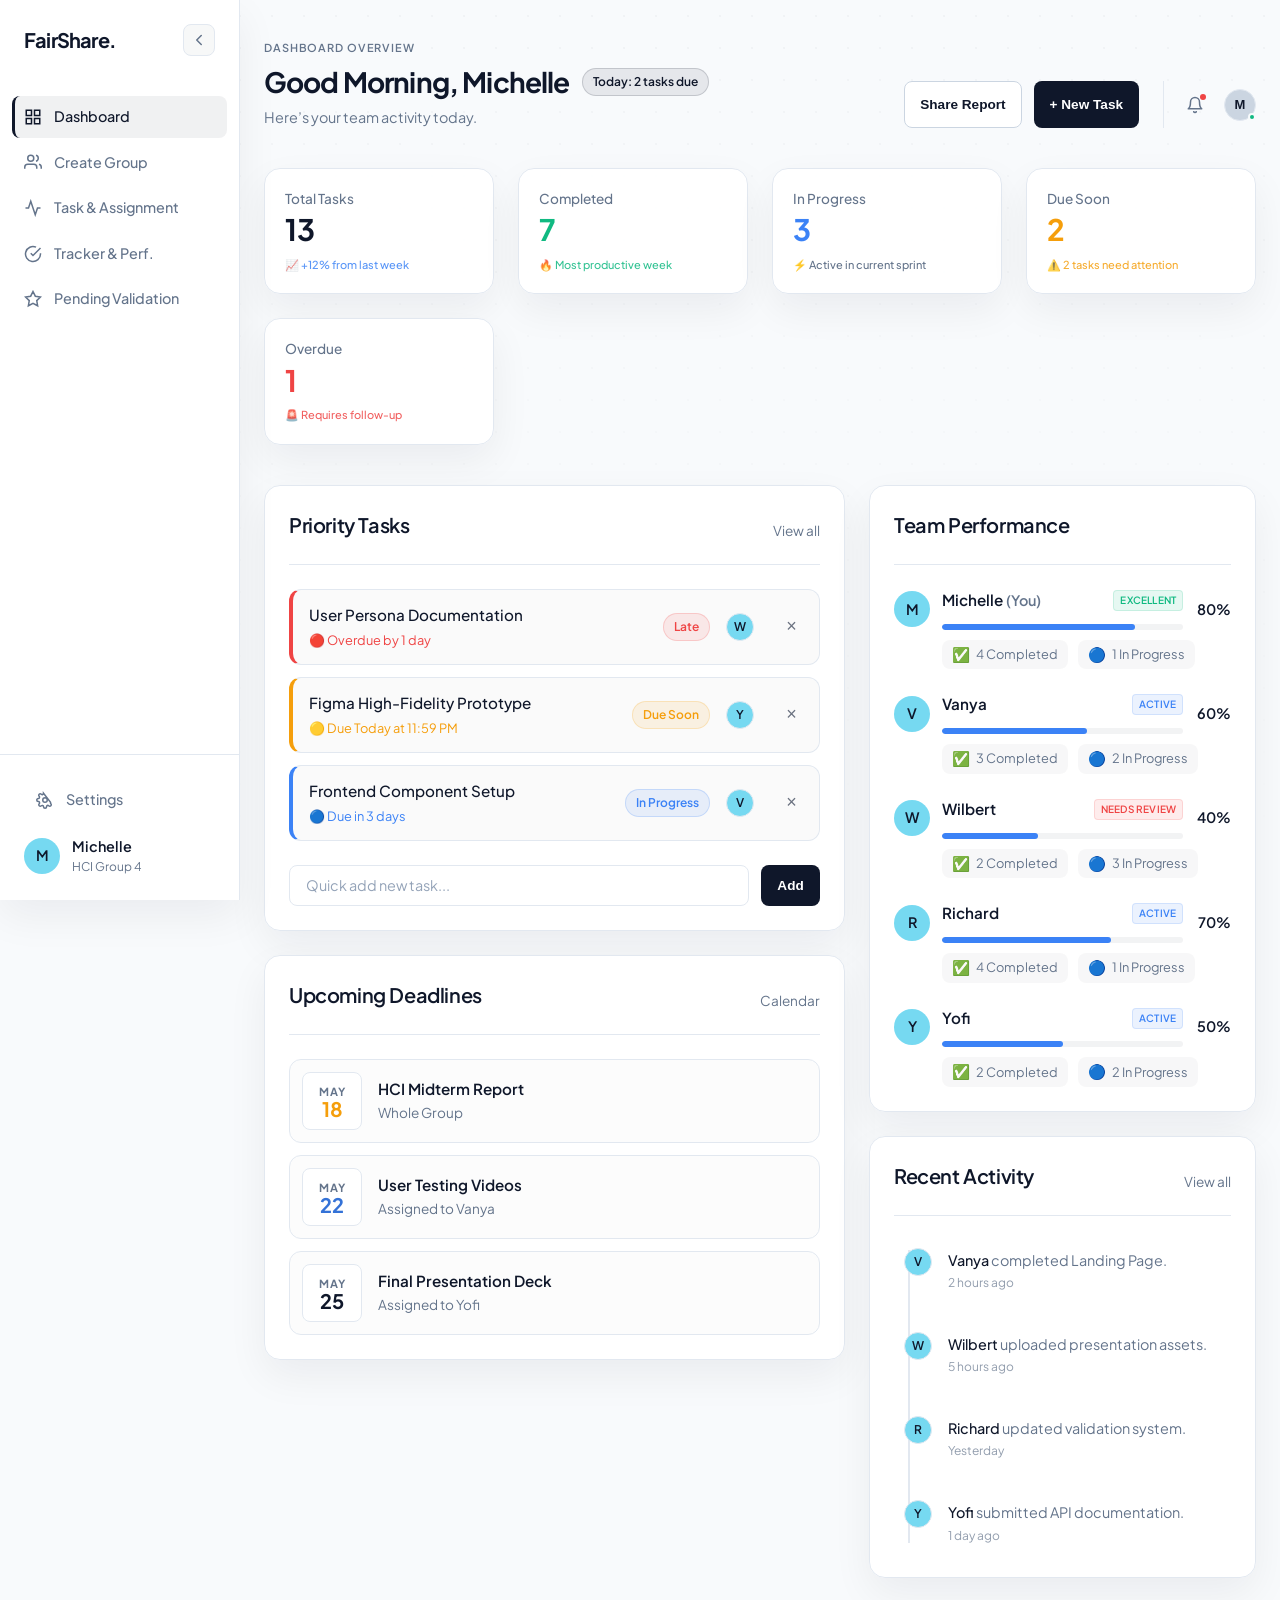
==== commit d979b33f: "Dashboard fix" ====
--- a/FairShare CI/dashboard.html
+++ b/FairShare CI/dashboard.html
@@ -100,7 +100,7 @@
                             <div class="header-dropdown noti-dropdown">
                                 <div class="dropdown-caption">Notifications</div>
                                 <div class="dropdown-link-item">
-                                    <p><strong>Darren</strong> assigned you to <span>Figma Prototype</span></p>
+                                    <p><strong>Michelle</strong> assigned you to <span>Figma Prototype</span></p>
                                     <small>2 hours ago</small>
                                 </div>
                                 <div class="dropdown-link-item">
@@ -108,7 +108,7 @@
                                     <small>Yesterday</small>
                                 </div>
                                 <div class="dropdown-link-item">
-                                    <p><strong>Sauky</strong> pushed changes to <span>API Docs</span></p>
+                                    <p><strong>Yofi</strong> pushed changes to <span>API Docs</span></p>
                                     <small>2 days ago</small>
                                 </div>
                             </div>
@@ -198,7 +198,7 @@
                                 </div>
                                 <div class="task-actions">
                                     <span class="badge badge-warning">Due Soon</span>
-                                    <div class="avatar-sm" title="Assigned to Sauky">S</div>
+                                    <div class="avatar-sm" title="Assigned to Yofi">Y</div>
                                     <button class="task-delete-btn" title="Delete Task">&times;</button>
                                 </div>
                             </a>
@@ -210,7 +210,7 @@
                                 </div>
                                 <div class="task-actions">
                                     <span class="badge badge-progress">In Progress</span>
-                                    <div class="avatar-sm" title="Assigned to Darren">D</div>
+                                    <div class="avatar-sm" title="Assigned to Vanya">V</div>
                                     <button class="task-delete-btn" title="Delete Task">&times;</button>
                                 </div>
                             </a>
@@ -246,7 +246,7 @@
                                 </div>
                                 <div class="task-actions">
                                     <span class="badge badge-progress">In Progress</span>
-                                    <div class="avatar-sm" style="background: #4B5563;" title="Assigned to Sauky">S</div>
+                                    <div class="avatar-sm" style="background: #4B5563;" title="Assigned to Yofi">Y</div>
                                     <button class="task-delete-btn" title="Delete Task">&times;</button>
                                 </div>
                             </a>
@@ -282,7 +282,7 @@
                                 </div>
                                 <div class="deadline-info">
                                     <h4>User Testing Videos</h4>
-                                    <p class="muted">Assigned to Darren</p>
+                                    <p class="muted">Assigned to Vanya</p>
                                 </div>
                             </div>
                             <div class="deadline-item">
@@ -292,7 +292,7 @@
                                 </div>
                                 <div class="deadline-info">
                                     <h4>Final Presentation Deck</h4>
-                                    <p class="muted">Assigned to Sauky</p>
+                                    <p class="muted">Assigned to Yofi</p>
                                 </div>
                             </div>
                         </div>
@@ -327,10 +327,10 @@
 
                             <div class="contributor-item">
                                 <div class="contributor-main">
-                                    <div class="avatar">D</div>
+                                    <div class="avatar">V</div>
                                     <div class="contributor-info">
                                         <div class="contributor-main-header">
-                                            <h4>Darren</h4>
+                                            <h4>Vanya</h4>
                                             <span class="contributor-status-tag tag-active">Active</span>
                                         </div>
                                         <div class="progress-bar"><div class="progress-fill fill-blue" style="width: 60%;"></div></div>
@@ -381,10 +381,10 @@
 
                             <div class="contributor-item">
                                 <div class="contributor-main">
-                                    <div class="avatar" >S</div>
+                                    <div class="avatar" >Y</div>
                                     <div class="contributor-info">
                                         <div class="contributor-main-header">
-                                            <h4>Sauky</h4>
+                                            <h4>Yofi</h4>
                                             <span class="contributor-status-tag tag-active">Active</span>
                                         </div>
                                         <div class="progress-bar"><div class="progress-fill fill-blue" style="width: 50%;"></div></div>
@@ -406,9 +406,9 @@
                         </div>
                         <div class="activity-feed">
                             <div class="activity-item">
-                                <div class="avatar-sm" >D</div>
-                                <div class="activity-content">
-                                    <p><strong>Darren</strong> completed Landing Page.</p>
+                                <div class="avatar-sm" >V</div>
+                                <div class="activity-content">
+                                    <p><strong>Vanya</strong> completed Landing Page.</p>
                                     <span class="activity-time">2 hours ago</span>
                                 </div>
                             </div>
@@ -427,24 +427,24 @@
                                 </div>
                             </div>
                             <div class="activity-item">
-                                <div class="avatar-sm" >S</div>
-                                <div class="activity-content">
-                                    <p><strong>Sauky</strong> submitted API documentation.</p>
+                                <div class="avatar-sm" >Y</div>
+                                <div class="activity-content">
+                                    <p><strong>Yofi</strong> submitted API documentation.</p>
                                     <span class="activity-time">1 day ago</span>
                                 </div>
                             </div>
                             
                             <div class="activity-item extra-activity" style="display: none;">
-                                <div class="avatar-sm" >S</div>
-                                <div class="activity-content">
-                                    <p><strong>Sauky</strong> polished Dashboard Quick Stats.</p>
+                                <div class="avatar-sm" >Y</div>
+                                <div class="activity-content">
+                                    <p><strong>Yofi</strong> polished Dashboard Quick Stats.</p>
                                     <span class="activity-time">2 days ago</span>
                                 </div>
                             </div>
                             <div class="activity-item extra-activity" style="display: none;">
-                                <div class="avatar-sm" style="background: var(--border-hover);">D</div>
-                                <div class="activity-content">
-                                    <p><strong>Darren</strong> resolved Navbar animation glitch.</p>
+                                <div class="avatar-sm" style="background: var(--border-hover);">V</div>
+                                <div class="activity-content">
+                                    <p><strong>Vanya</strong> resolved Navbar animation glitch.</p>
                                     <span class="activity-time">2 days ago</span>
                                 </div>
                             </div>
--- a/FairShare CI/css/dashboard.css
+++ b/FairShare CI/css/dashboard.css
@@ -848,3 +848,111 @@
 textarea::placeholder {
     color: #94A3B8 !important;
 }
+
+/* =========================================================
+   UNIFIED DARK MODE VARIABLE MAPPING
+   ========================================================= */
+body.dark-mode {
+    /* Backgrounds */
+    --bg-primary: #0F172A;        /* Slate 900 */
+    --bg-elevated: #1E293B;       /* Slate 800 */
+    --card-bg: rgba(30, 41, 59, 0.95);
+    --bg-main: #0F172A;
+    --bg-card: #1E293B;
+    
+    /* Borders */
+    --border-subtle: #334155;
+    --border-hover: #475569;
+    --border-color: #334155;
+    --border-focus: rgba(255, 255, 255, 0.45);
+
+    /* Text Colors */
+    --text-primary: #F8FAFC;      /* Terang */
+    --text-secondary: #94A3B8;    /* Muted */
+    --text-main: #F8FAFC;
+    --text-muted: #94A3B8;
+    
+    /* Buttons */
+    --btn-primary-bg: #F8FAFC;
+    --btn-primary-text: #0F172A;  /* Teks hitam di atas tombol putih saat dark mode */
+    --btn-primary-hover: #E2E8F0;
+    --btn-secondary-bg: #1E293B;
+    --btn-secondary-border: #334155;
+    --btn-secondary-text: #F8FAFC;
+    --btn-secondary-hover: #334155;
+
+    /* Statuses */
+    --status-done: #10B981;
+    --status-progress: #3B82F6;
+    --status-warning: #F59E0B;
+    --status-late: #EF4444;
+}
+
+/* Penyesuaian grid background mode gelap */
+body.dark-mode .bg-grid {
+    background-image: radial-gradient(rgba(255, 255, 255, 0.03) 1px, transparent 1px);
+}
+
+/* Overrides khusus Dashboard */
+body.dark-mode input,
+body.dark-mode textarea,
+body.dark-mode select {
+    background-color: var(--bg-elevated) !important;
+    color: var(--text-primary) !important;
+    border-color: var(--border-subtle) !important;
+}
+body.dark-mode input::placeholder,
+body.dark-mode textarea::placeholder {
+    color: var(--text-secondary) !important;
+}
+body.dark-mode .task-delete-btn {
+    color: #6B7280 !important;
+}
+body.dark-mode .task-delete-btn:hover {
+    color: #FFFFFF !important;
+    background-color: rgba(255, 255, 255, 0.08) !important;
+}
+body.dark-mode .header-avatar {
+    background: var(--border-hover) !important;
+    color: var(--text-primary) !important;
+}
+/* Ganti menjadi ini: */
+body.dark-mode .header-dropdown,
+body.dark-mode .toast-notification {
+    background: var(--bg-elevated) !important;
+    color: var(--text-primary) !important;
+    border-color: var(--border-subtle) !important;
+}
+
+/* =========================================================
+   PERBAIKAN DROPDOWN USER INFO & NOTIFICATIONS (DARK MODE)
+   ========================================================= */
+body.dark-mode .dropdown-link-item p,
+body.dark-mode .dropdown-link-item p strong {
+    color: var(--text-primary) !important;
+}
+body.dark-mode .dropdown-link-item small {
+    color: var(--text-secondary) !important;
+}
+body.dark-mode .dropdown-link-item span {
+    color: var(--status-progress) !important;
+}
+body.dark-mode .dropdown-caption {
+    color: var(--text-secondary) !important;
+}
+
+/* Pastikan tombol Sign Out tetap berwarna merah di Dark Mode */
+body.dark-mode .dropdown-link-item[style*="var(--status-late)"] p {
+    color: var(--status-late) !important;
+}
+/* Mengembalikan kontras penuh warna biru deadline saat Dark Mode */
+body.dark-mode .date-box.box-blue .day {
+    color: var(--status-progress) !important;
+}
+/* Efek hover list task di Dark Mode */
+body.dark-mode .task-item {
+    background: rgba(255, 255, 255, 0.02);
+}
+body.dark-mode .task-item:hover {
+    background: rgba(255, 255, 255, 0.05);
+}
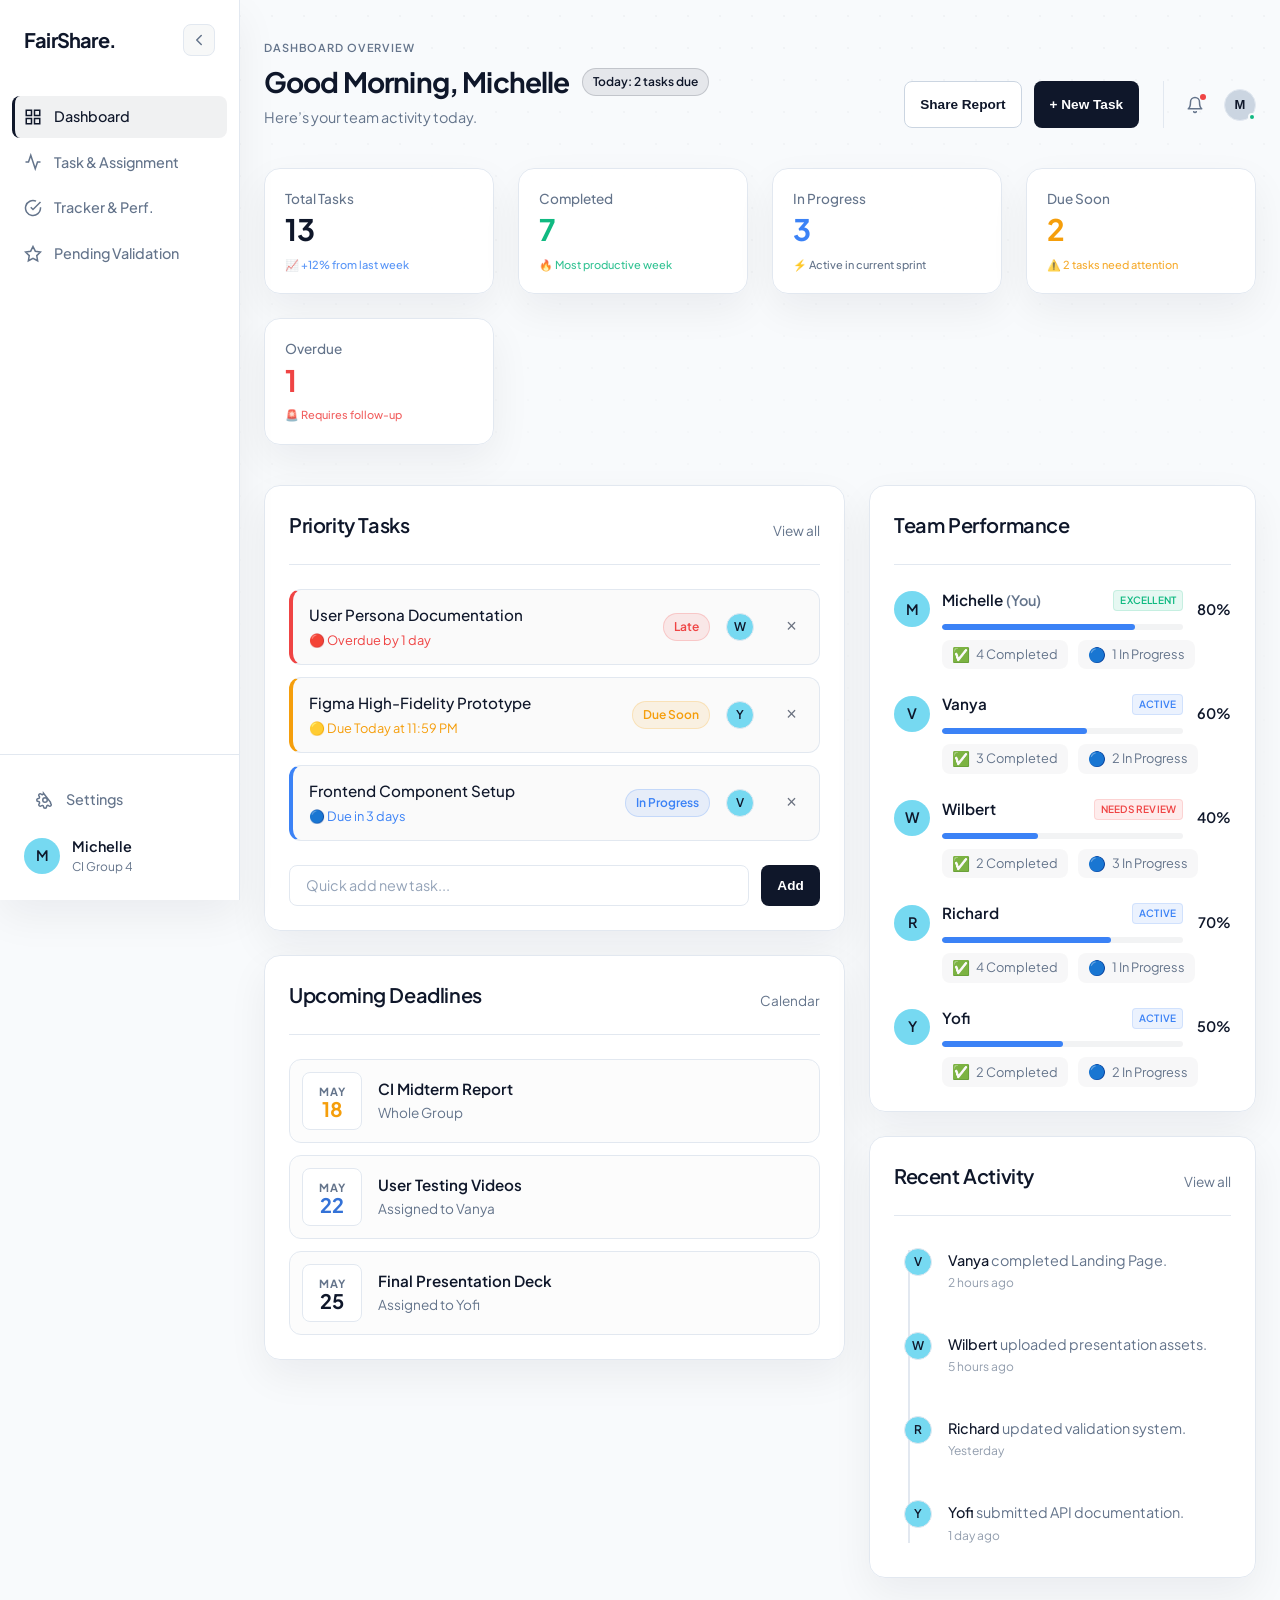
==== commit 27dc6d21: "Initial Commit" ====
--- a/FairShare CI/dashboard.html
+++ b/FairShare CI/dashboard.html
@@ -42,10 +42,6 @@
                     <svg width="18" height="18" viewBox="0 0 24 24" fill="none" stroke="currentColor" stroke-width="2"><rect x="3" y="3" width="7" height="7"></rect><rect x="14" y="3" width="7" height="7"></rect><rect x="14" y="14" width="7" height="7"></rect><rect x="3" y="14" width="7" height="7"></rect></svg>
                     <span class="nav-text">Dashboard</span>
                 </a>
-                <a href="create-group.html" class="nav-item" title="Create Group">
-                    <svg width="18" height="18" viewBox="0 0 24 24" fill="none" stroke="currentColor" stroke-width="2"><path d="M17 21v-2a4 4 0 0 0-4-4H5a4 4 0 0 0-4 4v2"></path><circle cx="9" cy="7" r="4"></circle><path d="M23 21v-2a4 4 0 0 0-3-3.87"></path><path d="M16 3.13a4 4 0 0 1 0 7.75"></path></svg>
-                    <span class="nav-text">Create Group</span>
-                </a>
                 <a href="task.html" class="nav-item" title="Task & Assignment">
                     <svg width="18" height="18" viewBox="0 0 24 24" fill="none" stroke="currentColor" stroke-width="2"><polyline points="22 12 18 12 15 21 9 3 6 12 2 12"></polyline></svg>
                     <span class="nav-text">Task & Assignment</span>
@@ -69,7 +65,7 @@
                     <div class="avatar" title="Michelle">M</div>
                     <div class="user-info">
                         <span class="user-name">Michelle</span>
-                        <span class="user-role">HCI Group 4</span>
+                        <span class="user-role">CI Group 4</span>
                     </div>
                 </div>
             </div>
@@ -217,7 +213,7 @@
 
                             <a href="#" class="task-item task-blue extra-task" style="display: none;">
                                 <div class="task-info">
-                                    <h3 class="task-title">HCI Interview Transcripts</h3>
+                                    <h3 class="task-title">CI Interview Transcripts</h3>
                                     <span class="task-meta text-blue">🔵 Due in 4 days</span>
                                 </div>
                                 <div class="task-actions">
@@ -271,7 +267,7 @@
                                     <span class="day">18</span>
                                 </div>
                                 <div class="deadline-info">
-                                    <h4>HCI Midterm Report</h4>
+                                    <h4>CI Midterm Report</h4>
                                     <p class="muted">Whole Group</p>
                                 </div>
                             </div>
